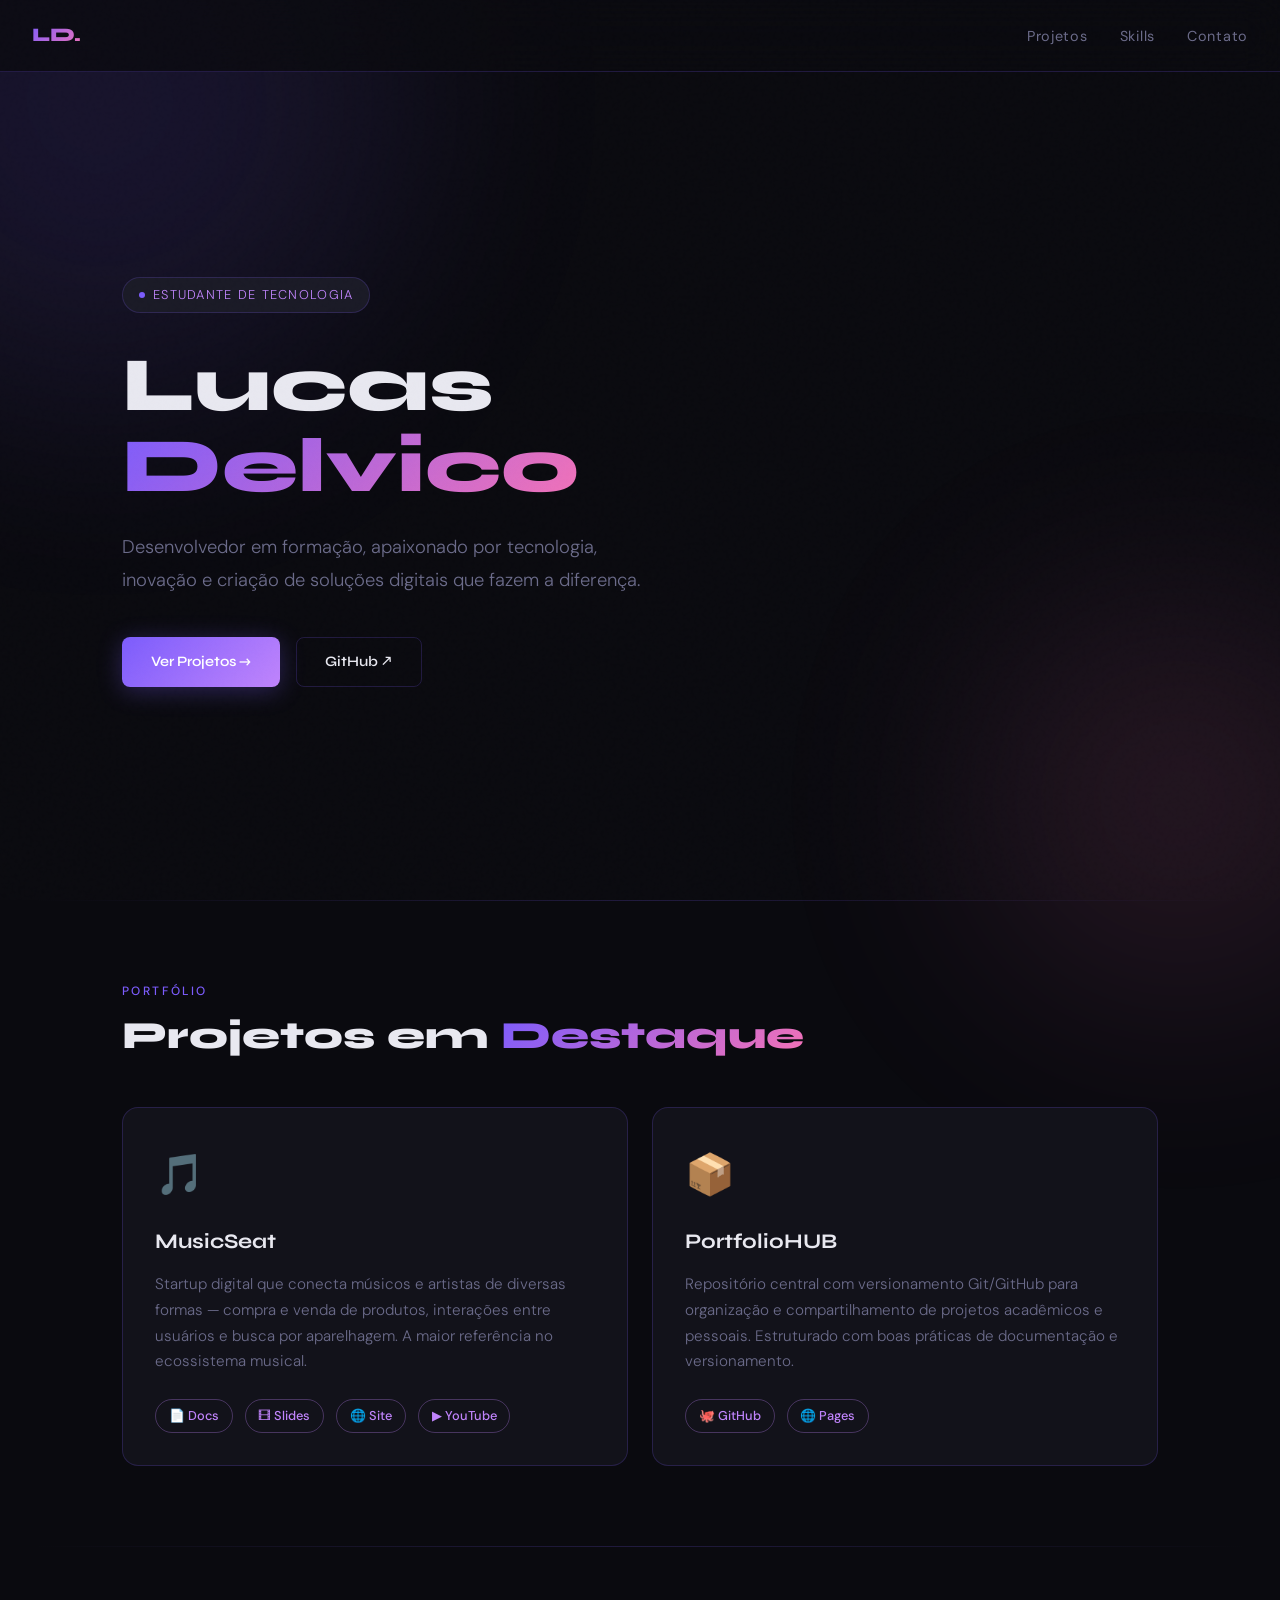
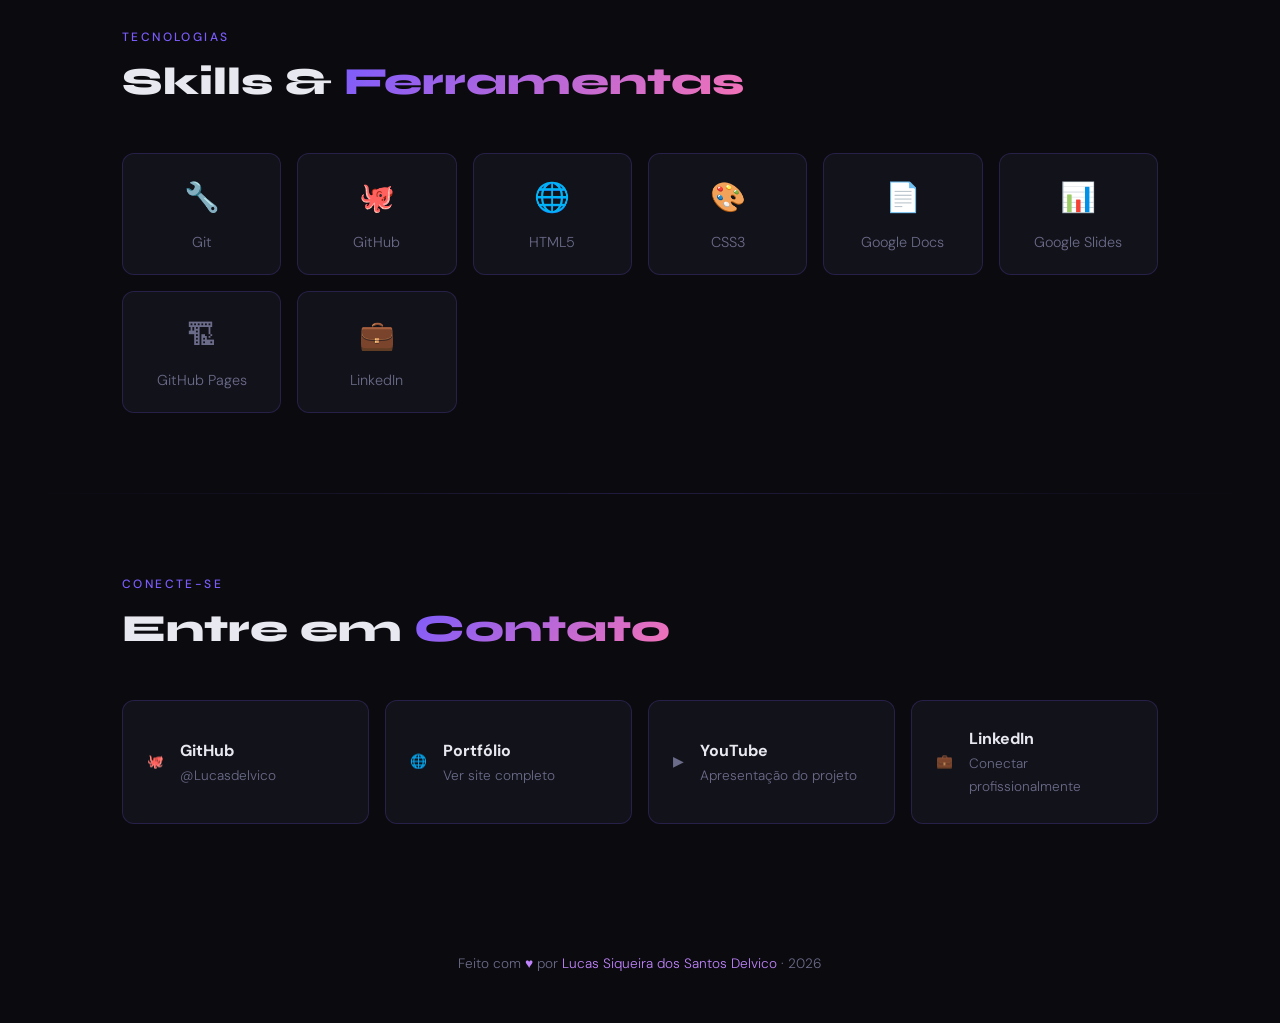
==== index.html @ 096a4a85 "Primeiro commit" ====
<!DOCTYPE html>
<html lang="pt-BR">
<head>
  <meta charset="UTF-8" />
  <meta name="viewport" content="width=device-width, initial-scale=1.0"/>
  <title>Lucas Delvico | Portfólio</title>
  <link href="https://fonts.googleapis.com/css2?family=Syne:wght@400;600;700;800&family=DM+Sans:ital,wght@0,300;0,400;0,500;1,300&display=swap" rel="stylesheet"/>
  <style>
    :root {
      --bg: #0a0a0f;
      --surface: #12121a;
      --surface2: #1a1a26;
      --accent: #7c5cfc;
      --accent2: #c084fc;
      --pink: #f472b6;
      --text: #e8e8f0;
      --muted: #6b6b8a;
      --border: rgba(124,92,252,0.2);
    }

    *, *::before, *::after { box-sizing: border-box; margin: 0; padding: 0; }

    html { scroll-behavior: smooth; }

    body {
      background: var(--bg);
      color: var(--text);
      font-family: 'DM Sans', sans-serif;
      font-weight: 300;
      line-height: 1.7;
      overflow-x: hidden;
    }

    /* NOISE TEXTURE */
    body::before {
      content: '';
      position: fixed;
      inset: 0;
      background-image: url("data:image/svg+xml,%3Csvg viewBox='0 0 256 256' xmlns='http://www.w3.org/2000/svg'%3E%3Cfilter id='noise'%3E%3CfeTurbulence type='fractalNoise' baseFrequency='0.9' numOctaves='4' stitchTiles='stitch'/%3E%3C/filter%3E%3Crect width='100%25' height='100%25' filter='url(%23noise)' opacity='0.04'/%3E%3C/svg%3E");
      pointer-events: none;
      z-index: 1000;
      opacity: 0.4;
    }

    /* GLOW ORBS */
    .orb {
      position: fixed;
      border-radius: 50%;
      filter: blur(120px);
      opacity: 0.12;
      pointer-events: none;
      z-index: 0;
    }
    .orb-1 { width: 600px; height: 600px; background: var(--accent); top: -200px; left: -200px; }
    .orb-2 { width: 400px; height: 400px; background: var(--pink); bottom: -100px; right: -100px; }

    /* NAV */
    nav {
      position: fixed;
      top: 0; left: 0; right: 0;
      z-index: 100;
      padding: 1.2rem 2rem;
      display: flex;
      justify-content: space-between;
      align-items: center;
      background: rgba(10,10,15,0.8);
      backdrop-filter: blur(20px);
      border-bottom: 1px solid var(--border);
    }

    .nav-logo {
      font-family: 'Syne', sans-serif;
      font-weight: 800;
      font-size: 1.2rem;
      background: linear-gradient(135deg, var(--accent), var(--pink));
      -webkit-background-clip: text;
      -webkit-text-fill-color: transparent;
      background-clip: text;
    }

    .nav-links { display: flex; gap: 2rem; list-style: none; }
    .nav-links a {
      color: var(--muted);
      text-decoration: none;
      font-size: 0.9rem;
      font-weight: 400;
      transition: color 0.2s;
      letter-spacing: 0.05em;
    }
    .nav-links a:hover { color: var(--text); }

    /* HERO */
    .hero {
      min-height: 100vh;
      display: flex;
      align-items: center;
      padding: 8rem 2rem 4rem;
      max-width: 1100px;
      margin: 0 auto;
      position: relative;
    }

    .hero-content { max-width: 700px; }

    .hero-tag {
      display: inline-flex;
      align-items: center;
      gap: 0.5rem;
      background: var(--surface2);
      border: 1px solid var(--border);
      border-radius: 100px;
      padding: 0.4rem 1rem;
      font-size: 0.8rem;
      color: var(--accent2);
      margin-bottom: 2rem;
      letter-spacing: 0.1em;
      text-transform: uppercase;
    }

    .hero-tag::before {
      content: '';
      width: 6px; height: 6px;
      border-radius: 50%;
      background: var(--accent);
      animation: pulse 2s infinite;
    }

    @keyframes pulse {
      0%, 100% { opacity: 1; transform: scale(1); }
      50% { opacity: 0.5; transform: scale(1.3); }
    }

    h1 {
      font-family: 'Syne', sans-serif;
      font-weight: 800;
      font-size: clamp(2.8rem, 6vw, 5rem);
      line-height: 1.05;
      margin-bottom: 1.5rem;
    }

    .gradient-text {
      background: linear-gradient(135deg, var(--accent) 0%, var(--pink) 100%);
      -webkit-background-clip: text;
      -webkit-text-fill-color: transparent;
      background-clip: text;
    }

    .hero-desc {
      font-size: 1.15rem;
      color: var(--muted);
      max-width: 520px;
      margin-bottom: 2.5rem;
      line-height: 1.8;
    }

    .hero-btns { display: flex; gap: 1rem; flex-wrap: wrap; }

    .btn {
      display: inline-flex;
      align-items: center;
      gap: 0.5rem;
      padding: 0.75rem 1.8rem;
      border-radius: 8px;
      font-family: 'Syne', sans-serif;
      font-weight: 600;
      font-size: 0.9rem;
      text-decoration: none;
      transition: all 0.2s;
      cursor: pointer;
      border: none;
    }

    .btn-primary {
      background: linear-gradient(135deg, var(--accent), var(--accent2));
      color: white;
      box-shadow: 0 4px 24px rgba(124,92,252,0.3);
    }
    .btn-primary:hover { transform: translateY(-2px); box-shadow: 0 8px 32px rgba(124,92,252,0.4); }

    .btn-ghost {
      background: transparent;
      color: var(--text);
      border: 1px solid var(--border);
    }
    .btn-ghost:hover { background: var(--surface); border-color: var(--accent); }

    /* SECTIONS */
    section { padding: 5rem 2rem; max-width: 1100px; margin: 0 auto; }

    .section-label {
      font-size: 0.75rem;
      text-transform: uppercase;
      letter-spacing: 0.2em;
      color: var(--accent);
      margin-bottom: 0.75rem;
      font-weight: 500;
    }

    h2 {
      font-family: 'Syne', sans-serif;
      font-weight: 800;
      font-size: clamp(1.8rem, 3vw, 2.8rem);
      margin-bottom: 3rem;
      line-height: 1.2;
    }

    /* PROJECTS */
    .projects-grid {
      display: grid;
      grid-template-columns: repeat(auto-fit, minmax(320px, 1fr));
      gap: 1.5rem;
    }

    .project-card {
      background: var(--surface);
      border: 1px solid var(--border);
      border-radius: 16px;
      padding: 2rem;
      transition: all 0.3s;
      position: relative;
      overflow: hidden;
    }

    .project-card::before {
      content: '';
      position: absolute;
      inset: 0;
      background: linear-gradient(135deg, rgba(124,92,252,0.05), transparent);
      opacity: 0;
      transition: opacity 0.3s;
    }

    .project-card:hover { transform: translateY(-4px); border-color: var(--accent); }
    .project-card:hover::before { opacity: 1; }

    .project-emoji {
      font-size: 2.5rem;
      margin-bottom: 1rem;
      display: block;
    }

    .project-card h3 {
      font-family: 'Syne', sans-serif;
      font-weight: 700;
      font-size: 1.3rem;
      margin-bottom: 0.75rem;
    }

    .project-card p {
      color: var(--muted);
      font-size: 0.95rem;
      line-height: 1.7;
      margin-bottom: 1.5rem;
    }

    .project-links { display: flex; gap: 0.75rem; flex-wrap: wrap; }

    .project-link {
      font-size: 0.8rem;
      color: var(--accent2);
      text-decoration: none;
      border: 1px solid rgba(192,132,252,0.3);
      padding: 0.3rem 0.8rem;
      border-radius: 100px;
      transition: all 0.2s;
      font-weight: 500;
    }
    .project-link:hover { background: rgba(192,132,252,0.1); border-color: var(--accent2); }

    /* SKILLS */
    .skills-grid {
      display: grid;
      grid-template-columns: repeat(auto-fit, minmax(140px, 1fr));
      gap: 1rem;
    }

    .skill-item {
      background: var(--surface);
      border: 1px solid var(--border);
      border-radius: 12px;
      padding: 1.2rem;
      text-align: center;
      transition: all 0.2s;
      font-size: 0.9rem;
      color: var(--muted);
    }

    .skill-item:hover { border-color: var(--accent); color: var(--text); background: var(--surface2); }

    .skill-icon { font-size: 1.8rem; display: block; margin-bottom: 0.5rem; }

    /* CONTACT */
    .contact-grid {
      display: grid;
      grid-template-columns: repeat(auto-fit, minmax(220px, 1fr));
      gap: 1rem;
    }

    .contact-card {
      background: var(--surface);
      border: 1px solid var(--border);
      border-radius: 12px;
      padding: 1.5rem;
      text-decoration: none;
      color: var(--text);
      transition: all 0.2s;
      display: flex;
      align-items: center;
      gap: 1rem;
    }

    .contact-card:hover { border-color: var(--accent); transform: translateY(-2px); }
    .contact-icon { font-size: 1.6rem; }
    .contact-card span { font-size: 0.85rem; color: var(--muted); display: block; }

    /* DIVIDER */
    .divider {
      height: 1px;
      background: linear-gradient(90deg, transparent, var(--border), transparent);
      margin: 0 2rem;
    }

    /* FOOTER */
    footer {
      text-align: center;
      padding: 3rem 2rem;
      color: var(--muted);
      font-size: 0.85rem;
    }

    footer span { color: var(--accent2); }

    /* ANIMATIONS */
    .fade-in {
      opacity: 0;
      transform: translateY(20px);
      animation: fadeUp 0.7s ease forwards;
    }

    @keyframes fadeUp {
      to { opacity: 1; transform: translateY(0); }
    }

    .delay-1 { animation-delay: 0.1s; }
    .delay-2 { animation-delay: 0.2s; }
    .delay-3 { animation-delay: 0.35s; }
    .delay-4 { animation-delay: 0.5s; }
  </style>
</head>
<body>

  <div class="orb orb-1"></div>
  <div class="orb orb-2"></div>

  <nav>
    <div class="nav-logo">LD.</div>
    <ul class="nav-links">
      <li><a href="#projetos">Projetos</a></li>
      <li><a href="#skills">Skills</a></li>
      <li><a href="#contato">Contato</a></li>
    </ul>
  </nav>

  <!-- HERO -->
  <div class="hero">
    <div class="hero-content">
      <div class="hero-tag fade-in">Estudante de Tecnologia</div>
      <h1 class="fade-in delay-1">
        Lucas<br/>
        <span class="gradient-text">Delvico</span>
      </h1>
      <p class="hero-desc fade-in delay-2">
        Desenvolvedor em formação, apaixonado por tecnologia, inovação e criação de soluções digitais que fazem a diferença.
      </p>
      <div class="hero-btns fade-in delay-3">
        <a href="#projetos" class="btn btn-primary">Ver Projetos →</a>
        <a href="https://github.com/Lucasdelvico" target="_blank" class="btn btn-ghost">GitHub ↗</a>
      </div>
    </div>
  </div>

  <div class="divider"></div>

  <!-- PROJETOS -->
  <section id="projetos">
    <p class="section-label">Portfólio</p>
    <h2>Projetos em <span class="gradient-text">Destaque</span></h2>
    <div class="projects-grid">

      <div class="project-card">
        <span class="project-emoji">🎵</span>
        <h3>MusicSeat</h3>
        <p>Startup digital que conecta músicos e artistas de diversas formas — compra e venda de produtos, interações entre usuários e busca por aparelhagem. A maior referência no ecossistema musical.</p>
        <div class="project-links">
          <a href="https://docs.google.com/document/d/1QfWDHXmpxlF89sqVdBYiX41ZOSEvuQ7OntJ0qwS9Hcw/edit?usp=sharing" target="_blank" class="project-link">📄 Docs</a>
          <a href="https://docs.google.com/presentation/d/1bqTk9LDb29fju60-IbW0OFJ8FatyO1whKqyPQydeNmw/edit?usp=sharing" target="_blank" class="project-link">🎞 Slides</a>
          <a href="https://sites.google.com/view/lucassiqueiradossantosdelvico/início" target="_blank" class="project-link">🌐 Site</a>
          <a href="https://youtu.be/4PF6fG25B0g" target="_blank" class="project-link">▶ YouTube</a>
        </div>
      </div>

      <div class="project-card">
        <span class="project-emoji">📦</span>
        <h3>PortfolioHUB</h3>
        <p>Repositório central com versionamento Git/GitHub para organização e compartilhamento de projetos acadêmicos e pessoais. Estruturado com boas práticas de documentação e versionamento.</p>
        <div class="project-links">
          <a href="https://github.com/Lucasdelvico" target="_blank" class="project-link">🐙 GitHub</a>
          <a href="https://lucasdelvico.github.io" target="_blank" class="project-link">🌐 Pages</a>
        </div>
      </div>

    </div>
  </section>

  <div class="divider"></div>

  <!-- SKILLS -->
  <section id="skills">
    <p class="section-label">Tecnologias</p>
    <h2>Skills & <span class="gradient-text">Ferramentas</span></h2>
    <div class="skills-grid">
      <div class="skill-item"><span class="skill-icon">🔧</span>Git</div>
      <div class="skill-item"><span class="skill-icon">🐙</span>GitHub</div>
      <div class="skill-item"><span class="skill-icon">🌐</span>HTML5</div>
      <div class="skill-item"><span class="skill-icon">🎨</span>CSS3</div>
      <div class="skill-item"><span class="skill-icon">📄</span>Google Docs</div>
      <div class="skill-item"><span class="skill-icon">📊</span>Google Slides</div>
      <div class="skill-item"><span class="skill-icon">🏗</span>GitHub Pages</div>
      <div class="skill-item"><span class="skill-icon">💼</span>LinkedIn</div>
    </div>
  </section>

  <div class="divider"></div>

  <!-- CONTATO -->
  <section id="contato">
    <p class="section-label">Conecte-se</p>
    <h2>Entre em <span class="gradient-text">Contato</span></h2>
    <div class="contact-grid">
      <a href="https://github.com/Lucasdelvico" target="_blank" class="contact-card">
        <span class="contact-icon">🐙</span>
        <div>
          <strong>GitHub</strong>
          <span>@Lucasdelvico</span>
        </div>
      </a>
      <a href="https://sites.google.com/view/lucassiqueiradossantosdelvico/início" target="_blank" class="contact-card">
        <span class="contact-icon">🌐</span>
        <div>
          <strong>Portfólio</strong>
          <span>Ver site completo</span>
        </div>
      </a>
      <a href="https://youtu.be/4PF6fG25B0g" target="_blank" class="contact-card">
        <span class="contact-icon">▶</span>
        <div>
          <strong>YouTube</strong>
          <span>Apresentação do projeto</span>
        </div>
      </a>
      <a href="https://linkedin.com/in/lucasdelvico" target="_blank" class="contact-card">
        <span class="contact-icon">💼</span>
        <div>
          <strong>LinkedIn</strong>
          <span>Conectar profissionalmente</span>
        </div>
      </a>
    </div>
  </section>

  <footer>
    Feito com <span>♥</span> por <span>Lucas Siqueira dos Santos Delvico</span> · 2026
  </footer>

</body>
</html>
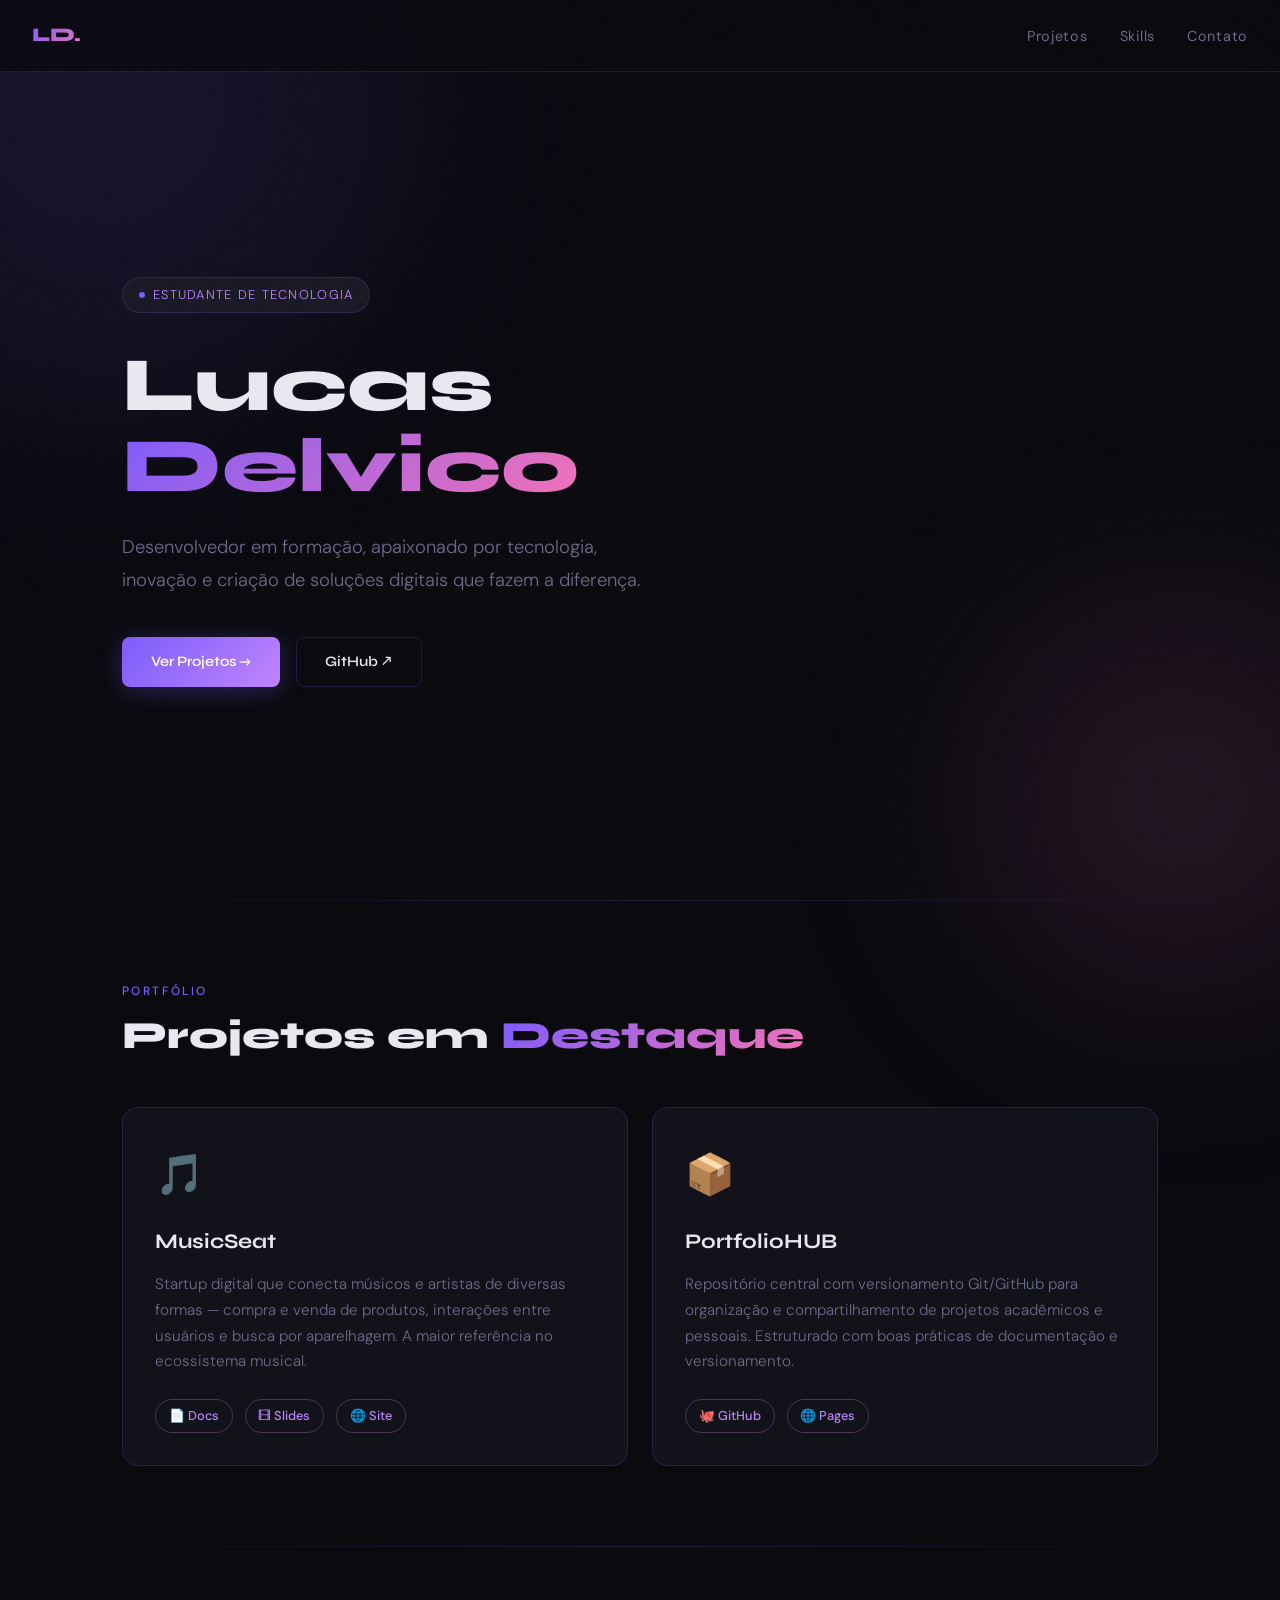
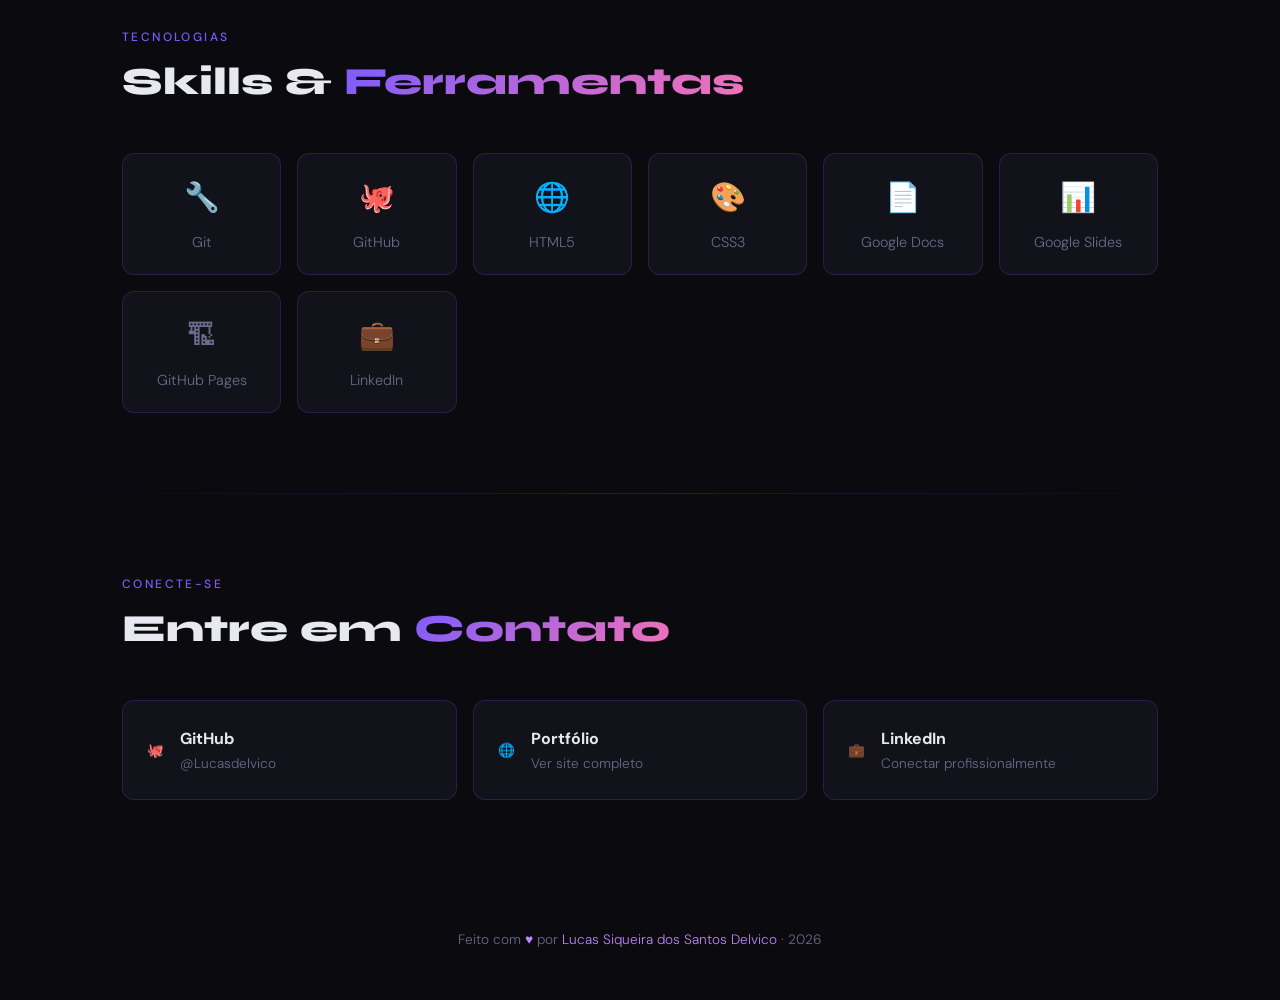
==== commit 61a9294a: "update readme.md e index.html" ====
--- a/index.html
+++ b/index.html
@@ -395,7 +395,6 @@
           <a href="https://docs.google.com/document/d/1QfWDHXmpxlF89sqVdBYiX41ZOSEvuQ7OntJ0qwS9Hcw/edit?usp=sharing" target="_blank" class="project-link">📄 Docs</a>
           <a href="https://docs.google.com/presentation/d/1bqTk9LDb29fju60-IbW0OFJ8FatyO1whKqyPQydeNmw/edit?usp=sharing" target="_blank" class="project-link">🎞 Slides</a>
           <a href="https://sites.google.com/view/lucassiqueiradossantosdelvico/início" target="_blank" class="project-link">🌐 Site</a>
-          <a href="https://youtu.be/4PF6fG25B0g" target="_blank" class="project-link">▶ YouTube</a>
         </div>
       </div>
 
@@ -451,13 +450,6 @@
           <span>Ver site completo</span>
         </div>
       </a>
-      <a href="https://youtu.be/4PF6fG25B0g" target="_blank" class="contact-card">
-        <span class="contact-icon">▶</span>
-        <div>
-          <strong>YouTube</strong>
-          <span>Apresentação do projeto</span>
-        </div>
-      </a>
       <a href="https://linkedin.com/in/lucasdelvico" target="_blank" class="contact-card">
         <span class="contact-icon">💼</span>
         <div>
